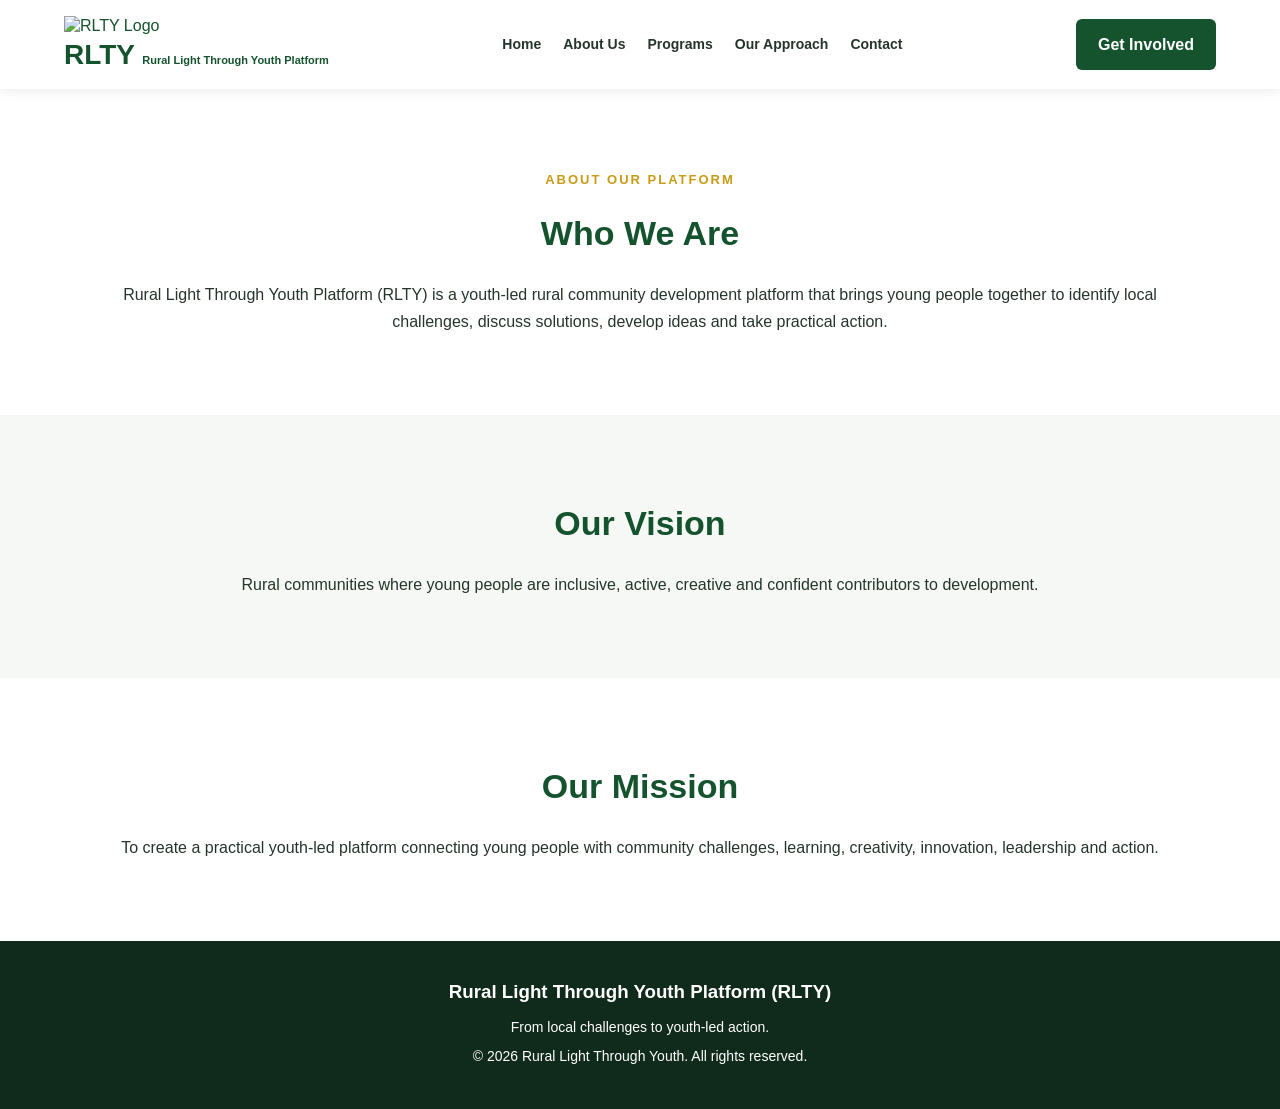
==== about.html @ 81606e98 "about.html This file contains the HTML structure and content for the About Us page of the RLTY Platf" ====
<!DOCTYPE html>
<html lang="en">
<head>
  <meta charset="UTF-8">
  <meta name="viewport" content="width=device-width, initial-scale=1.0">
  <meta name="description" content="Learn about the Rural Light Through Youth Platform (RLTY).">
  <title>About Us | RLTY Platform</title>
  <link rel="stylesheet" href="css/style.css">
</head>
<body>

<header>
  <nav class="navbar">
    <a href="index.html" class="logo">
      <img src="images/rlty-logo.jpg" alt="RLTY Logo">
      <span>
        <strong>RLTY</strong>
        <small>Rural Light Through Youth Platform</small>
      </span>
    </a>

    <div class="nav-links">
      <a href="index.html">Home</a>
      <a href="about.html">About Us</a>
      <a href="programs.html">Programs</a>
      <a href="approach.html">Our Approach</a>
      <a href="contact.html">Contact</a>
    </div>

    <a href="get-involved.html" class="nav-button">Get Involved</a>
  </nav>
</header>

<main>
  <section class="section">
    <p class="eyebrow">ABOUT OUR PLATFORM</p>
    <h2>Who We Are</h2>

    <p>
      Rural Light Through Youth Platform (RLTY) is a youth-led
      rural community development platform that brings young
      people together to identify local challenges, discuss
      solutions, develop ideas and take practical action.
    </p>
  </section>

  <section class="section focus">
    <h2>Our Vision</h2>
    <p>
      Rural communities where young people are inclusive,
      active, creative and confident contributors to development.
    </p>
  </section>

  <section class="section">
    <h2>Our Mission</h2>
    <p>
      To create a practical youth-led platform connecting young
      people with community challenges, learning, creativity,
      innovation, leadership and action.
    </p>
  </section>
</main>

<footer>
  <h3>Rural Light Through Youth Platform (RLTY)</h3>
  <p>From local challenges to youth-led action.</p>
  <p>© 2026 Rural Light Through Youth. All rights reserved.</p>
</footer>

</body>
</html>
---- css/style.css ----
/* RLTY - Rural Light Through Youth */

:root {
  --green: #14532d;
  --dark-green: #103b25;
  --gold: #f4c542;
  --white: #ffffff;
  --light: #f5f8f4;
  --text: #26352b;
}

* {
  margin: 0;
  padding: 0;
  box-sizing: border-box;
}

html {
  scroll-behavior: smooth;
}

body {
  font-family: Arial, sans-serif;
  color: var(--text);
  line-height: 1.7;
  background: var(--white);
}

a {
  text-decoration: none;
}

/* Navigation */

header {
  background: var(--white);
  box-shadow: 0 2px 12px rgba(0,0,0,0.08);
  position: sticky;
  top: 0;
  z-index: 100;
}

.navbar {
  max-width: 1200px;
  margin: auto;
  padding: 16px 24px;
  display: flex;
  align-items: center;
  justify-content: space-between;
  gap: 20px;
}

.logo {
  color: var(--green);
  display: flex;
  flex-direction: column;
  line-height: 1.3;
}

.logo span {
  font-size: 28px;
  font-weight: bold;
}

.logo small {
  font-size: 11px;
}

.nav-links {
  display: flex;
  gap: 22px;
}

.nav-links a {
  color: var(--text);
  font-weight: 600;
  font-size: 14px;
}

.nav-links a:hover {
  color: var(--green);
}

.nav-button,
.primary-button {
  background: var(--green);
  color: white;
  padding: 12px 22px;
  border-radius: 6px;
  display: inline-block;
  font-weight: bold;
}

.nav-button:hover,
.primary-button:hover {
  background: var(--dark-green);
}

/* Homepage hero */

.hero {
  min-height: 560px;
  display: flex;
  align-items: center;
  padding: 70px 8%;
  background:
    linear-gradient(90deg,
    rgba(8,45,25,0.92),
    rgba(8,45,25,0.48)),
    url("https://images.unsplash.com/photo-1529390079861-591de354faf5?auto=format&fit=crop&w=1800&q=85")
    center/cover no-repeat;
  color: white;
}

.hero-content {
  max-width: 720px;
}

.eyebrow {
  color: #c99b16;
  font-weight: bold;
  letter-spacing: 2px;
  font-size: 13px;
  margin-bottom: 14px;
}

.hero h1 {
  font-size: clamp(38px, 6vw, 64px);
  line-height: 1.15;
  margin-bottom: 22px;
}

.hero-content > p:not(.eyebrow) {
  font-size: 18px;
  margin-bottom: 30px;
}

.hero-buttons {
  display: flex;
  flex-wrap: wrap;
  gap: 14px;
}

.secondary-button {
  display: inline-block;
  color: white;
  border: 2px solid white;
  padding: 10px 20px;
  border-radius: 6px;
  font-weight: bold;
}

.secondary-button:hover {
  background: white;
  color: var(--green);
}

/* General sections */

.section {
  padding: 80px 8%;
  text-align: center;
}

.section h2 {
  color: var(--green);
  font-size: 34px;
  margin-bottom: 18px;
}

.intro > p:last-child {
  max-width: 800px;
  margin: auto;
  font-size: 17px;
}

/* Focus areas */

.focus {
  background: var(--light);
}

.focus-grid {
  max-width: 1100px;
  margin: 40px auto 0;
  display: grid;
  grid-template-columns: repeat(3, 1fr);
  gap: 24px;
}

.focus-card {
  background: white;
  padding: 35px 25px;
  border-radius: 10px;
  border-bottom: 4px solid var(--gold);
  box-shadow: 0 5px 20px rgba(0,0,0,0.06);
}

.focus-card h3 {
  color: var(--green);
  font-size: 23px;
  margin-bottom: 12px;
}

/* Our approach */

.steps {
  max-width: 1100px;
  margin: 35px auto 0;
  display: flex;
  justify-content: center;
  flex-wrap: wrap;
  gap: 12px;
}

.steps span {
  background: var(--green);
  color: white;
  padding: 13px 20px;
  border-radius: 30px;
  font-weight: bold;
}

.steps span:nth-child(even) {
  background: var(--gold);
  color: var(--dark-green);
}

/* Call to action */

.call-to-action {
  background: var(--green);
  color: white;
}

.call-to-action h2 {
  color: white;
}

.call-to-action .primary-button {
  background: var(--gold);
  color: var(--dark-green);
  margin-top: 20px;
}

/* Footer */

footer {
  background: #102b1c;
  color: white;
  text-align: center;
  padding: 35px 20px;
}

footer h3 {
  margin-bottom: 8px;
}

footer p {
  font-size: 14px;
  margin: 5px 0;
}

/* Mobile responsiveness */

@media (max-width: 850px) {
  .navbar {
    flex-wrap: wrap;
  }

  .nav-links {
    order: 3;
    width: 100%;
    justify-content: center;
    flex-wrap: wrap;
    gap: 12px;
  }

  .nav-links a {
    font-size: 12px;
  }

  .focus-grid {
    grid-template-columns: 1fr;
  }

  .hero {
    min-height: 500px;
    padding: 60px 7%;
  }

  .section {
    padding: 60px 7%;
  }
}

@media (max-width: 480px) {
  .nav-button {
    padding: 9px 12px;
    font-size: 13px;
  }

.logo {
  display: flex;
  align-items: center;
  gap: 12px;
  text-decoration: none;
}

.logo img {
  width: 65px;
  height: 65px;
  object-fit: contain;
}

.logo span {
  display: flex;
  flex-direction: column;
}

.logo strong {
  font-size: 22px;
  color: #14532d;
}

.logo small {
  font-size: 12px;
  color: #555;
}

  .hero h1 {
    font-size: 38px;
  }

  .hero-buttons {
    flex-direction: column;
    align-items: flex-start;
  }
}
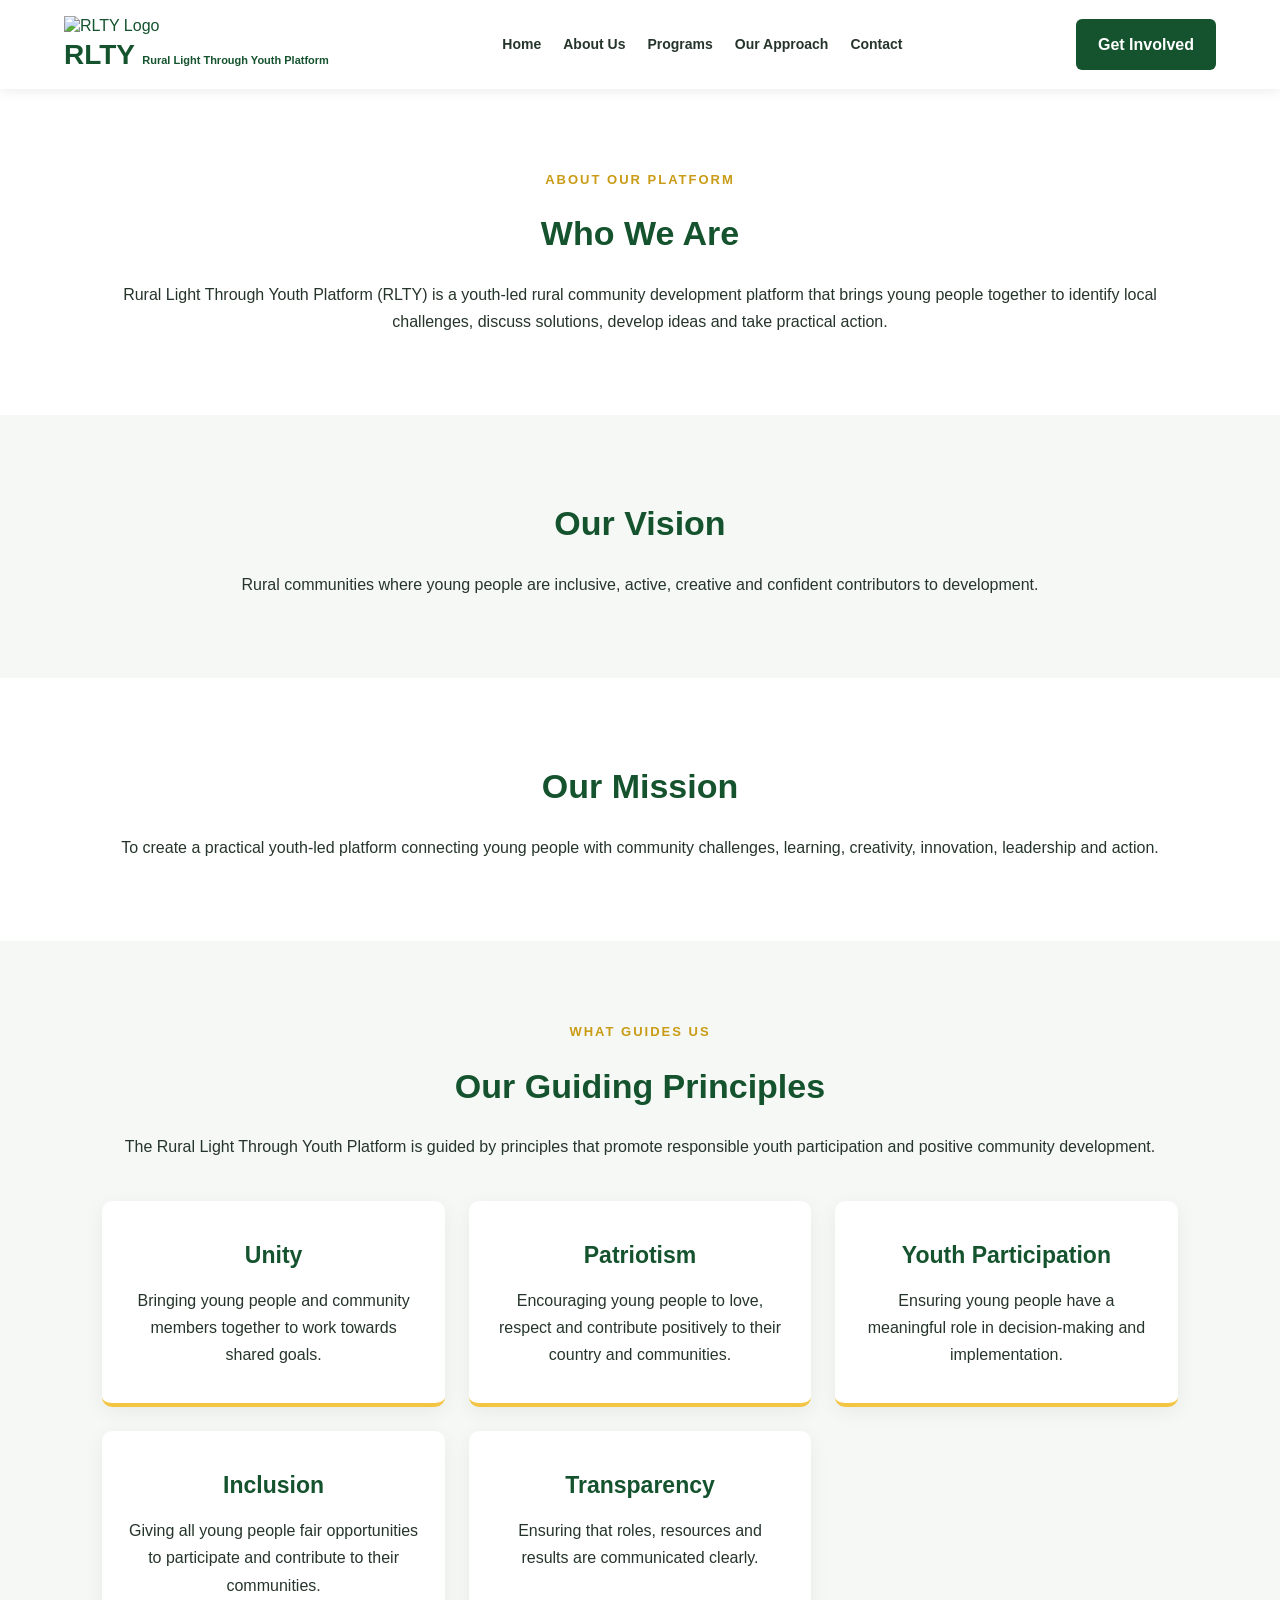
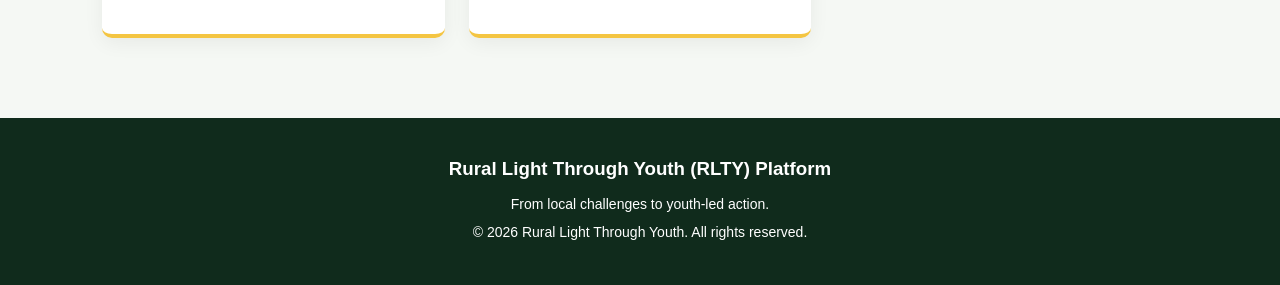
==== commit ee87cab3: "Add guiding principles section to about.html Added a new section outlining the guiding principles of" ====
--- a/about.html
+++ b/about.html
@@ -61,10 +61,64 @@
       innovation, leadership and action.
     </p>
   </section>
+
+<section class="section focus">
+  <p class="eyebrow">WHAT GUIDES US</p>
+  <h2>Our Guiding Principles</h2>
+  <p>
+    The Rural Light Through Youth Platform is guided by
+    principles that promote responsible youth participation
+    and positive community development.
+  </p>
+
+  <div class="focus-grid">
+
+    <article class="focus-card">
+      <h3>Unity</h3>
+      <p>
+        Bringing young people and community members together
+        to work towards shared goals.
+      </p>
+    </article>
+
+    <article class="focus-card">
+      <h3>Patriotism</h3>
+      <p>
+        Encouraging young people to love, respect and contribute
+        positively to their country and communities.
+      </p>
+    </article>
+
+    <article class="focus-card">
+      <h3>Youth Participation</h3>
+      <p>
+        Ensuring young people have a meaningful role in
+        decision-making and implementation.
+      </p>
+    </article>
+
+    <article class="focus-card">
+      <h3>Inclusion</h3>
+      <p>
+        Giving all young people fair opportunities to
+        participate and contribute to their communities.
+      </p>
+    </article>
+
+    <article class="focus-card">
+      <h3>Transparency</h3>
+      <p>
+        Ensuring that roles, resources and results are
+        communicated clearly.
+      </p>
+    </article>
+
+  </div>
+</section>
 </main>
 
 <footer>
-  <h3>Rural Light Through Youth Platform (RLTY)</h3>
+  <h3>Rural Light Through Youth (RLTY) Platform </h3>
   <p>From local challenges to youth-led action.</p>
   <p>© 2026 Rural Light Through Youth. All rights reserved.</p>
 </footer>
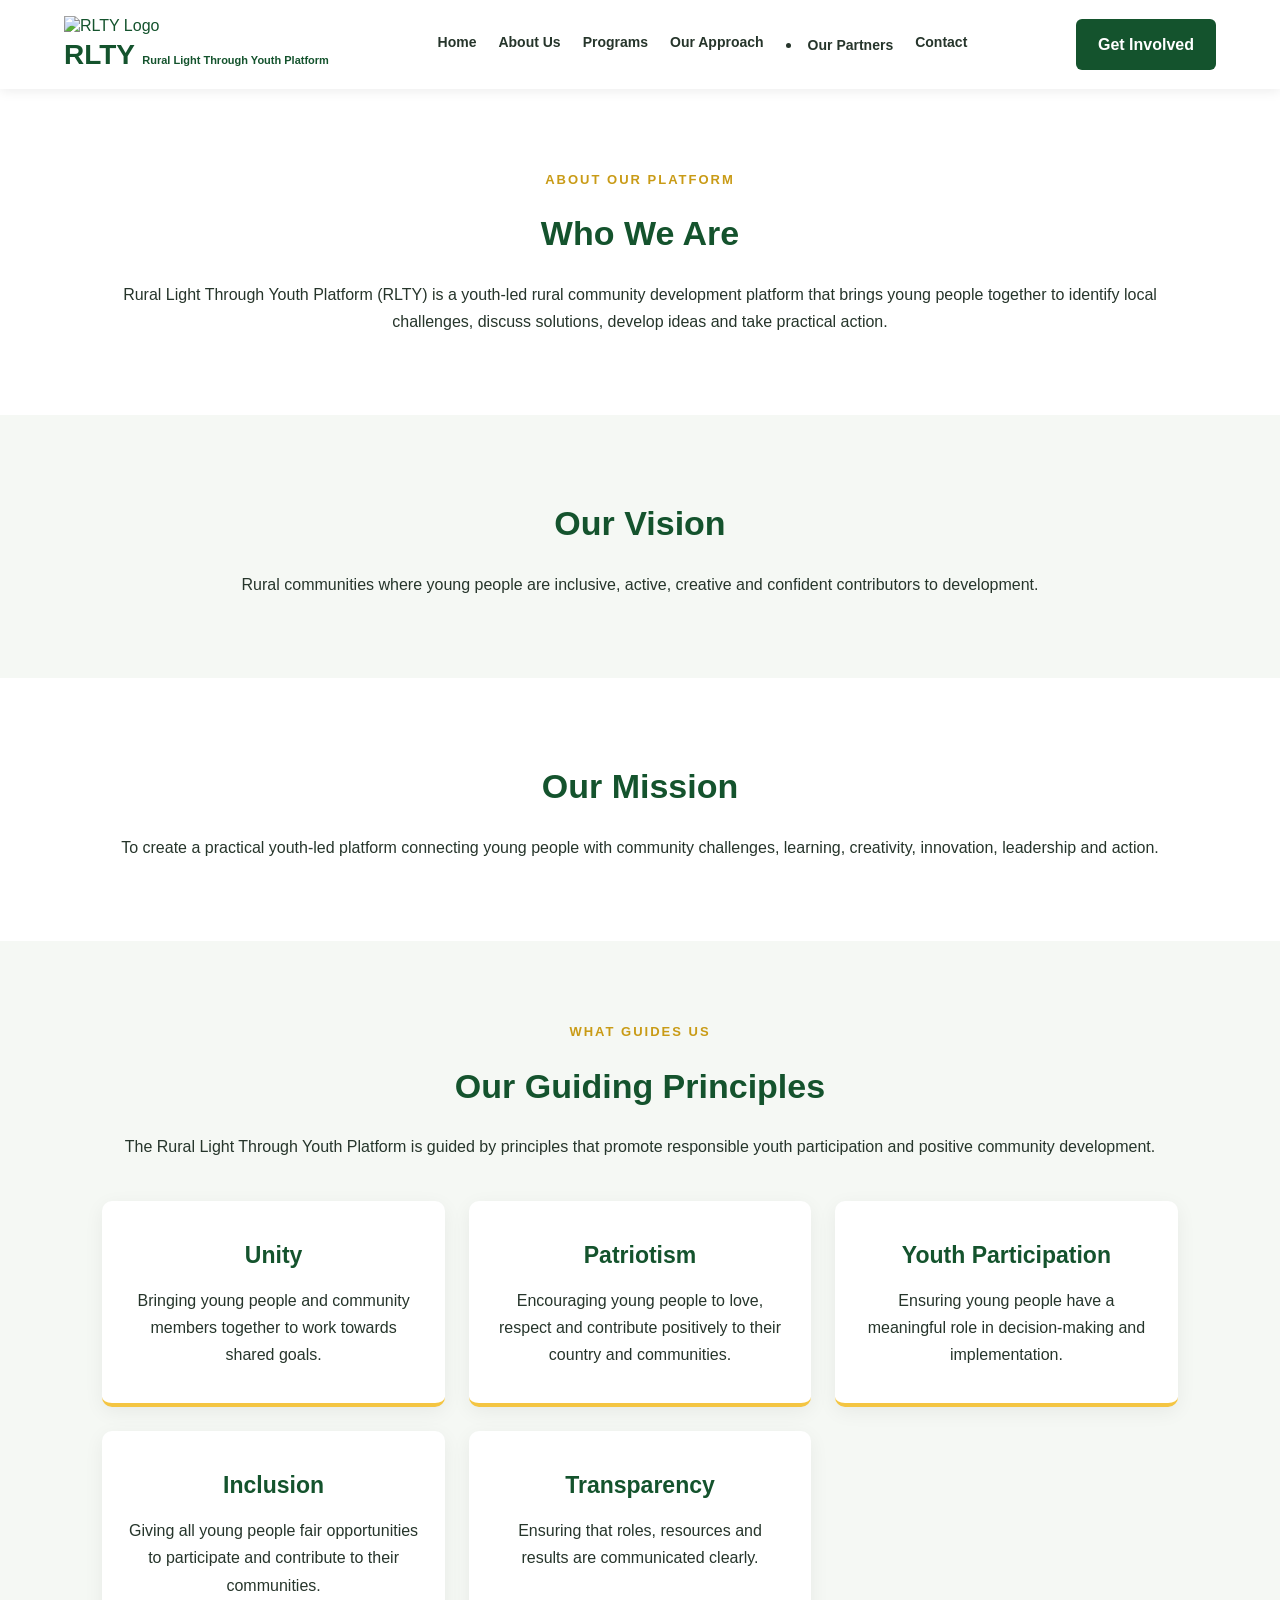
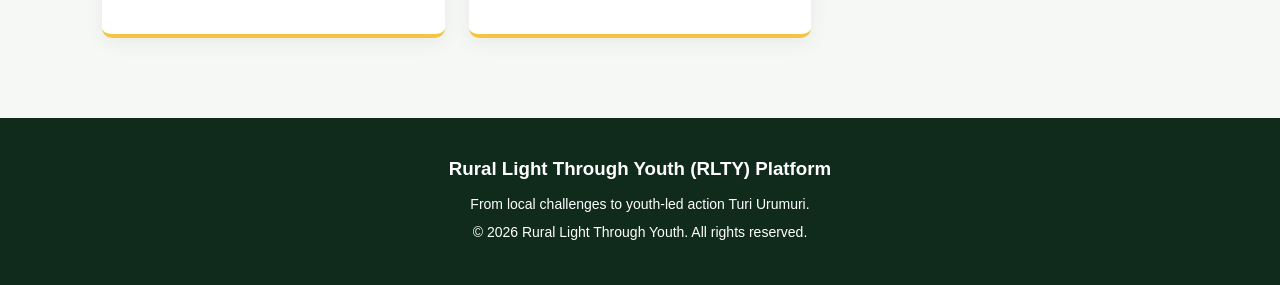
==== commit 45d5d127: "Add Our Partners to About page navigation Updated footer text to include 'Turi Urumuri'." ====
--- a/about.html
+++ b/about.html
@@ -25,6 +25,7 @@
       <a href="about.html">About Us</a>
       <a href="programs.html">Programs</a>
       <a href="approach.html">Our Approach</a>
+      <li><a href="partners.html">Our Partners</a></li>
       <a href="contact.html">Contact</a>
     </div>
 
@@ -119,7 +120,7 @@
 
 <footer>
   <h3>Rural Light Through Youth (RLTY) Platform </h3>
-  <p>From local challenges to youth-led action.</p>
+  <p>From local challenges to youth-led action Turi Urumuri.</p>
   <p>© 2026 Rural Light Through Youth. All rights reserved.</p>
 </footer>
 
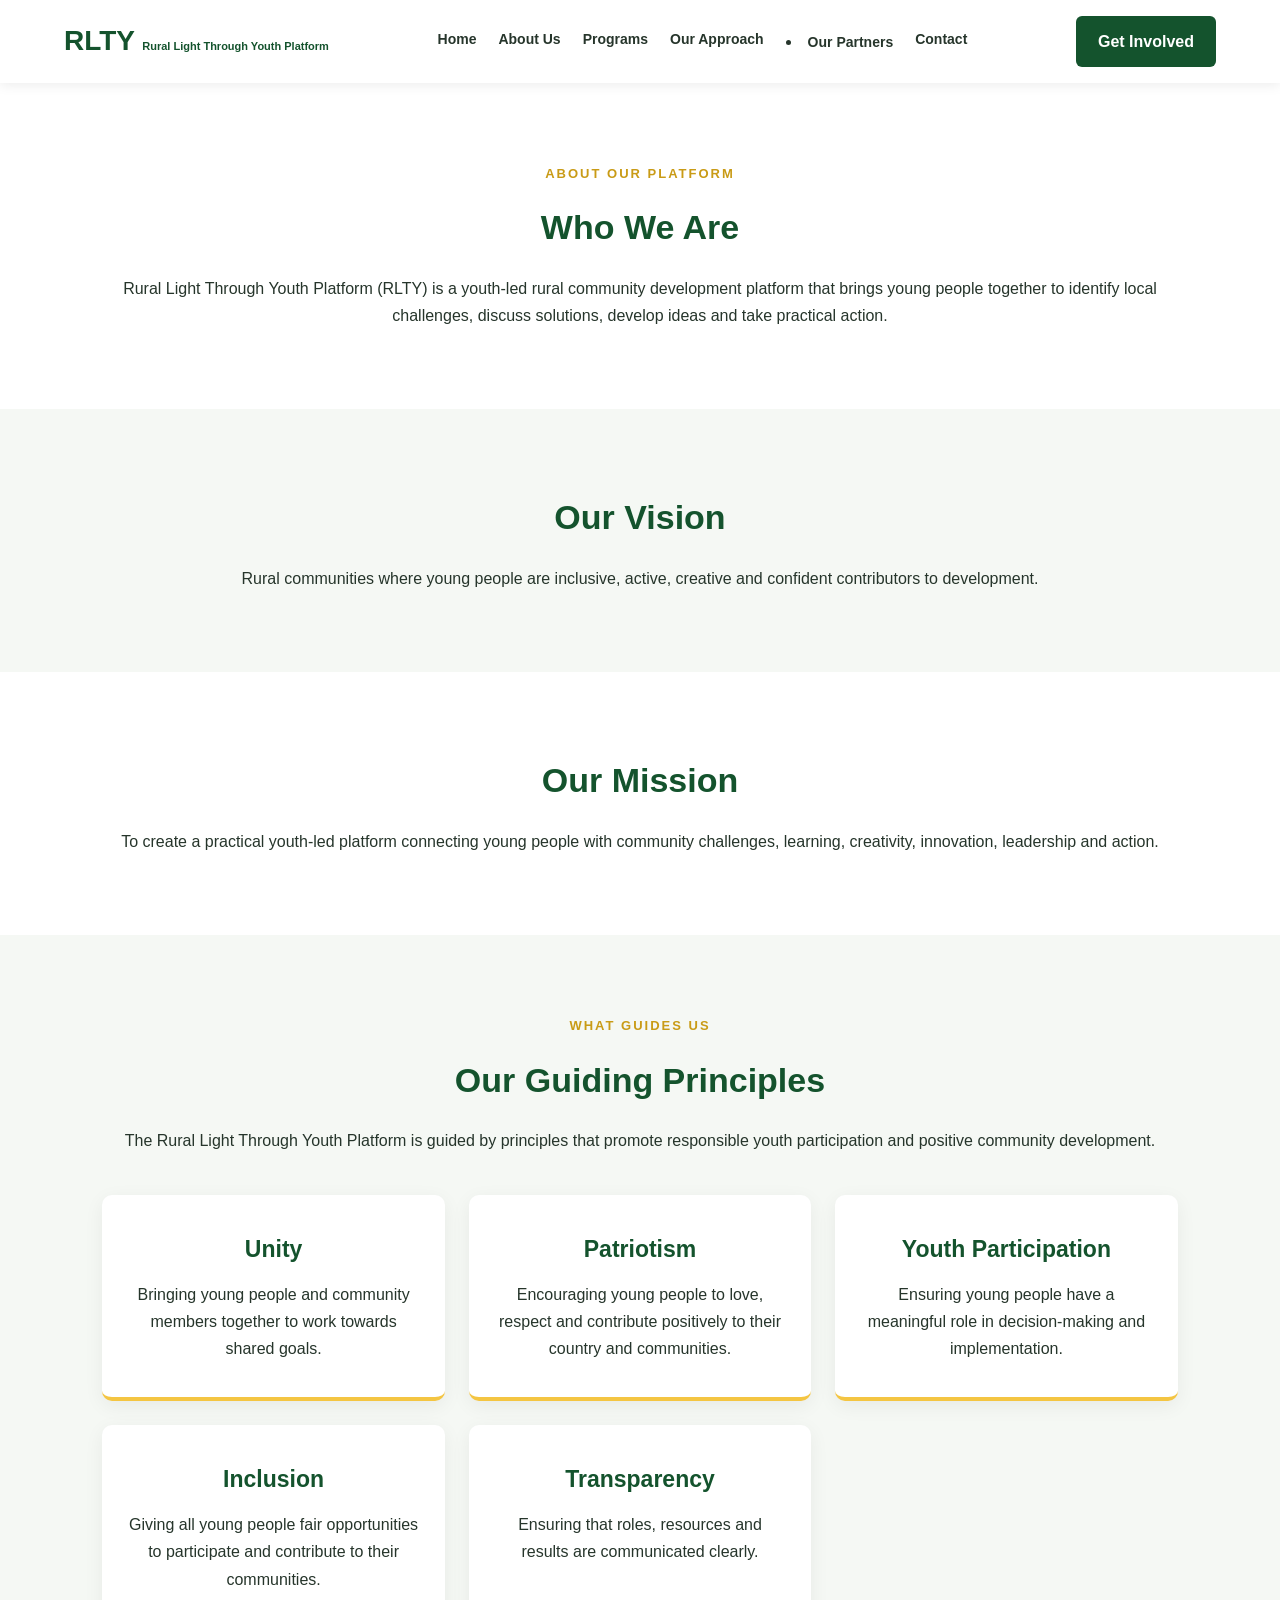
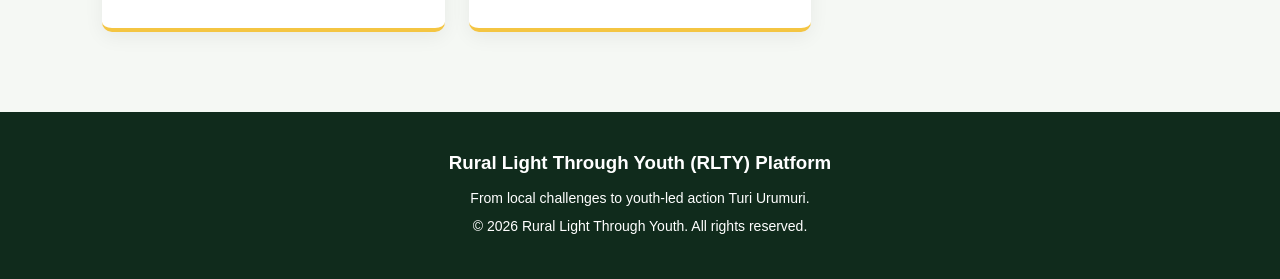
==== commit afb9e472: "Remove logo image from about.html Removed logo image from the navigation header." ====
--- a/about.html
+++ b/about.html
@@ -13,7 +13,6 @@
 <header>
   <nav class="navbar">
     <a href="index.html" class="logo">
-      <img src="images/rlty-logo.jpg" alt="RLTY Logo">
       <span>
         <strong>RLTY</strong>
         <small>Rural Light Through Youth Platform</small>
--- a/css/style.css
+++ b/css/style.css
@@ -99,17 +99,22 @@
 
 /* Homepage hero */
 
+/* Homepage hero */
+
 .hero {
   min-height: 560px;
   display: flex;
   align-items: center;
   padding: 70px 8%;
-  background:
-    linear-gradient(90deg,
-    rgba(8,45,25,0.92),
-    rgba(8,45,25,0.48)),
-    url("https://images.unsplash.com/photo-1529390079861-591de354faf5?auto=format&fit=crop&w=1800&q=85")
-    center/cover no-repeat;
+  background: #082d19;
+  color: white;
+}
+{
+  min-height: 560px;
+  display: flex;
+  align-items: center;
+  padding: 70px 8%;
+ background: #082d19;
   color: white;
 }
 
@@ -338,3 +343,70 @@
     align-items: flex-start;
   }
 }
+
+.hero {
+  display: flex;
+  justify-content: space-between;
+  align-items: center;
+  gap: 40px;
+}
+
+.hero-image {
+  flex: 1;
+  display: flex;
+  justify-content: center;
+  align-items: center;
+}
+
+.hero-image img {
+  width: 300px;
+  height: 350px;
+  object-fit: cover;
+  border-radius: 18px;
+  border: 4px solid #c99b16;
+}
+@media (max-width: 768px) {
+  .hero {
+    flex-direction: column;
+    text-align: center;
+  }
+
+  .hero-image img {
+    width: 240px;
+    height: 280px;
+  }
+
+  .hero-buttons {
+    justify-content: center;
+  }
+}
+.hero {
+  position: relative;
+  min-height: 560px;
+  display: flex;
+  align-items: center;
+  padding: 70px 8%;
+  background:
+    linear-gradient(rgba(8, 45, 25, 0.78), rgba(8, 45, 25, 0.85)),
+   url("/platform/abdiel-photo.jpg.jpeg") center/cover no-repeat;
+  color: white;
+}
+
+.hero::after {
+  content: "";
+  position: absolute;
+  right: 8%;
+  top: 50%;
+  transform: translateY(-50%);
+  width: 180px;
+  height: 180px;
+  background: url("/platform/rlty-logo.jpg.jpg") center/contain no-repeat;
+  opacity: 0.35;
+  pointer-events: none;
+}
+
+.hero-content {
+  position: relative;
+  z-index: 1;
+  max-width: 720px;
+}
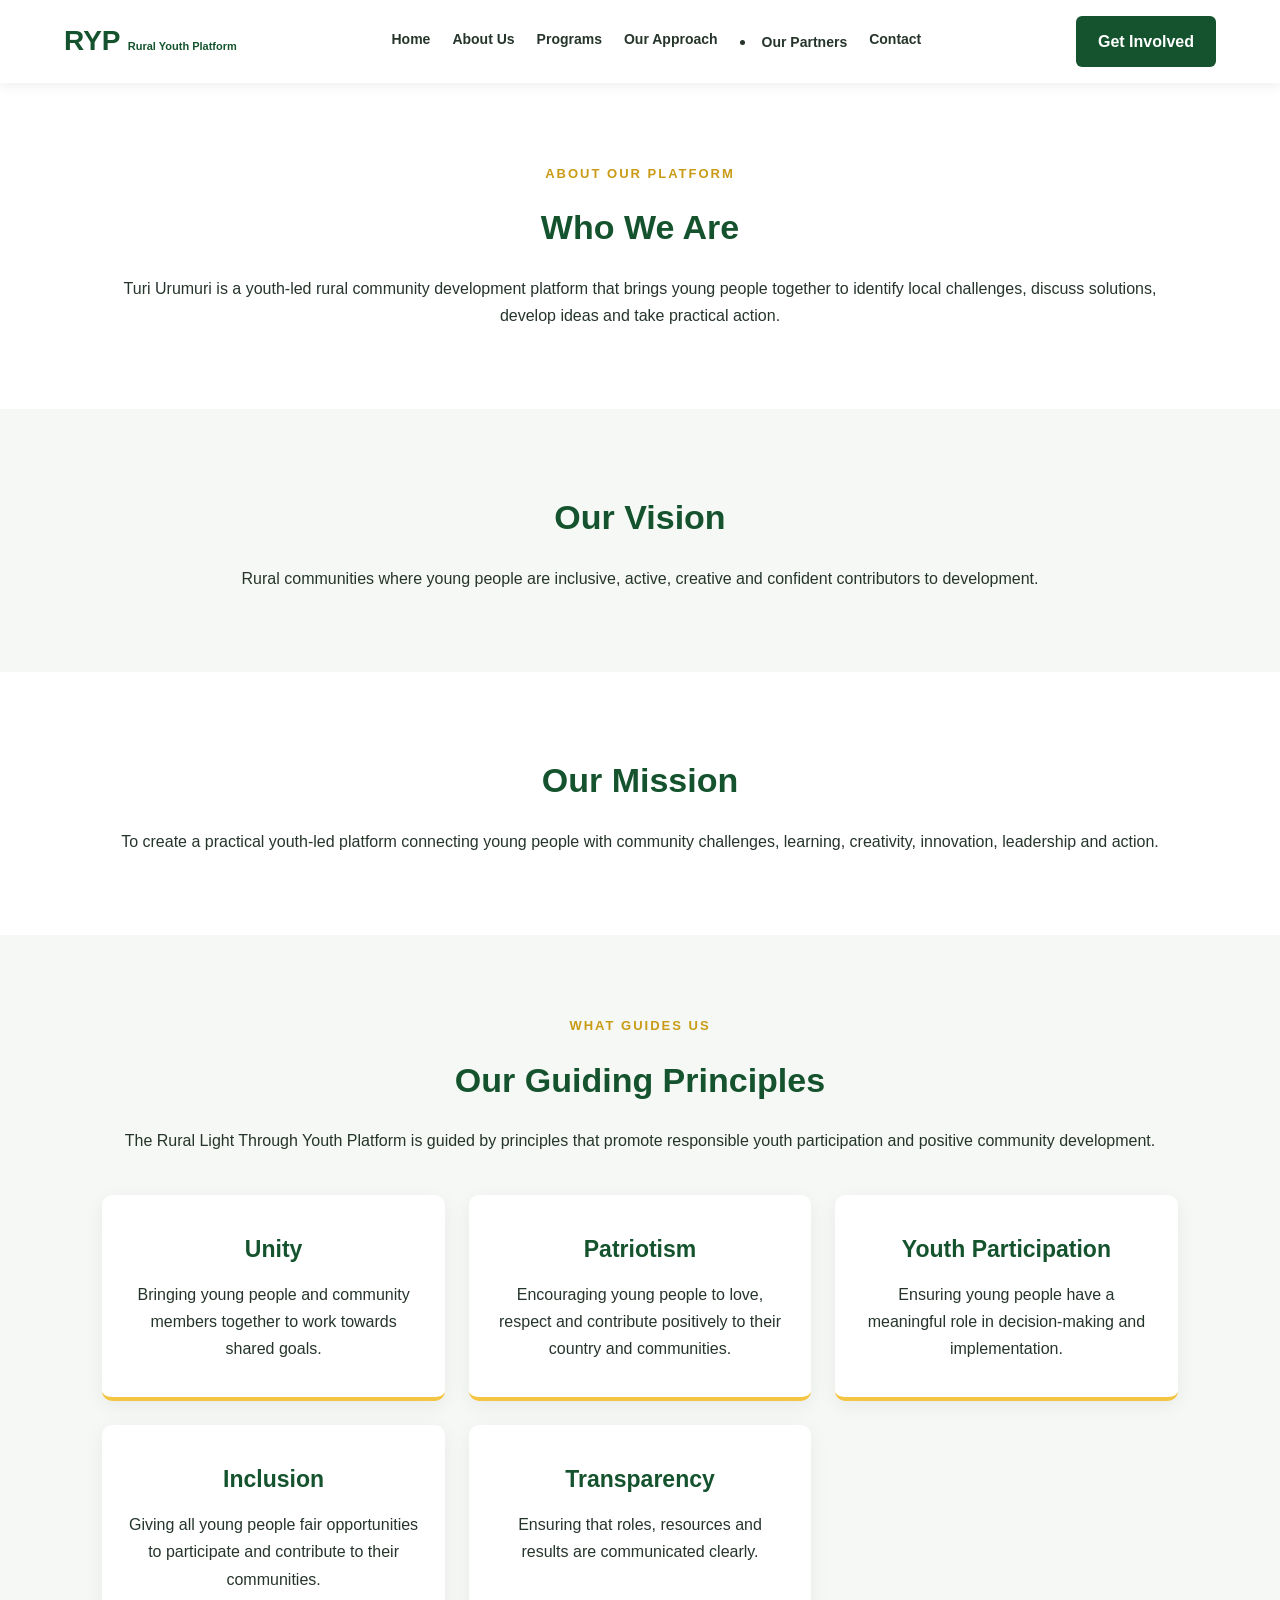
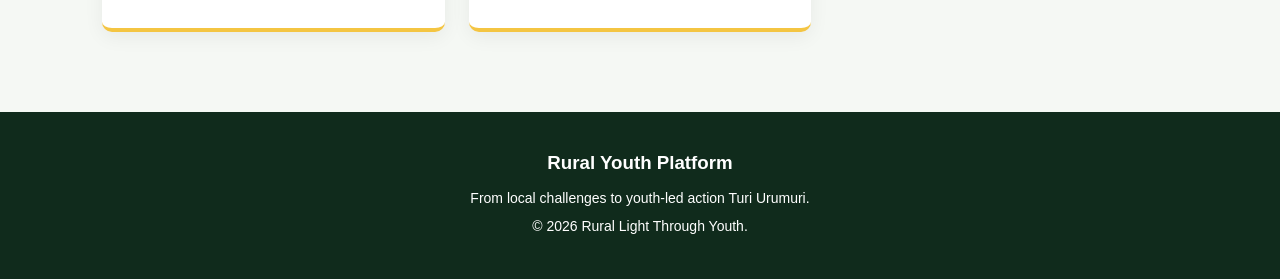
==== commit 54bd90c3: "Update platform name from RLTY to RYP" ====
--- a/about.html
+++ b/about.html
@@ -4,8 +4,8 @@
 <head>
   <meta charset="UTF-8">
   <meta name="viewport" content="width=device-width, initial-scale=1.0">
-  <meta name="description" content="Learn about the Rural Light Through Youth Platform (RLTY).">
-  <title>About Us | RLTY Platform</title>
+  <meta name="description" content="Learn about the Rural Youth Platform (RYP).">
+  <title>About Us | RYP Platform</title>
   <link rel="stylesheet" href="css/style.css">
 </head>
 <body>
@@ -14,8 +14,8 @@
   <nav class="navbar">
     <a href="index.html" class="logo">
       <span>
-        <strong>RLTY</strong>
-        <small>Rural Light Through Youth Platform</small>
+        <strong>RYP</strong>
+        <small>Rural Youth Platform</small>
       </span>
     </a>
 
@@ -38,7 +38,7 @@
     <h2>Who We Are</h2>
 
     <p>
-      Rural Light Through Youth Platform (RLTY) is a youth-led
+      Turi Urumuri is a youth-led
       rural community development platform that brings young
       people together to identify local challenges, discuss
       solutions, develop ideas and take practical action.
@@ -118,9 +118,9 @@
 </main>
 
 <footer>
-  <h3>Rural Light Through Youth (RLTY) Platform </h3>
+  <h3>Rural Youth Platform </h3>
   <p>From local challenges to youth-led action Turi Urumuri.</p>
-  <p>© 2026 Rural Light Through Youth. All rights reserved.</p>
+  <p>© 2026 Rural Light Through Youth.</p>
 </footer>
 
 </body>
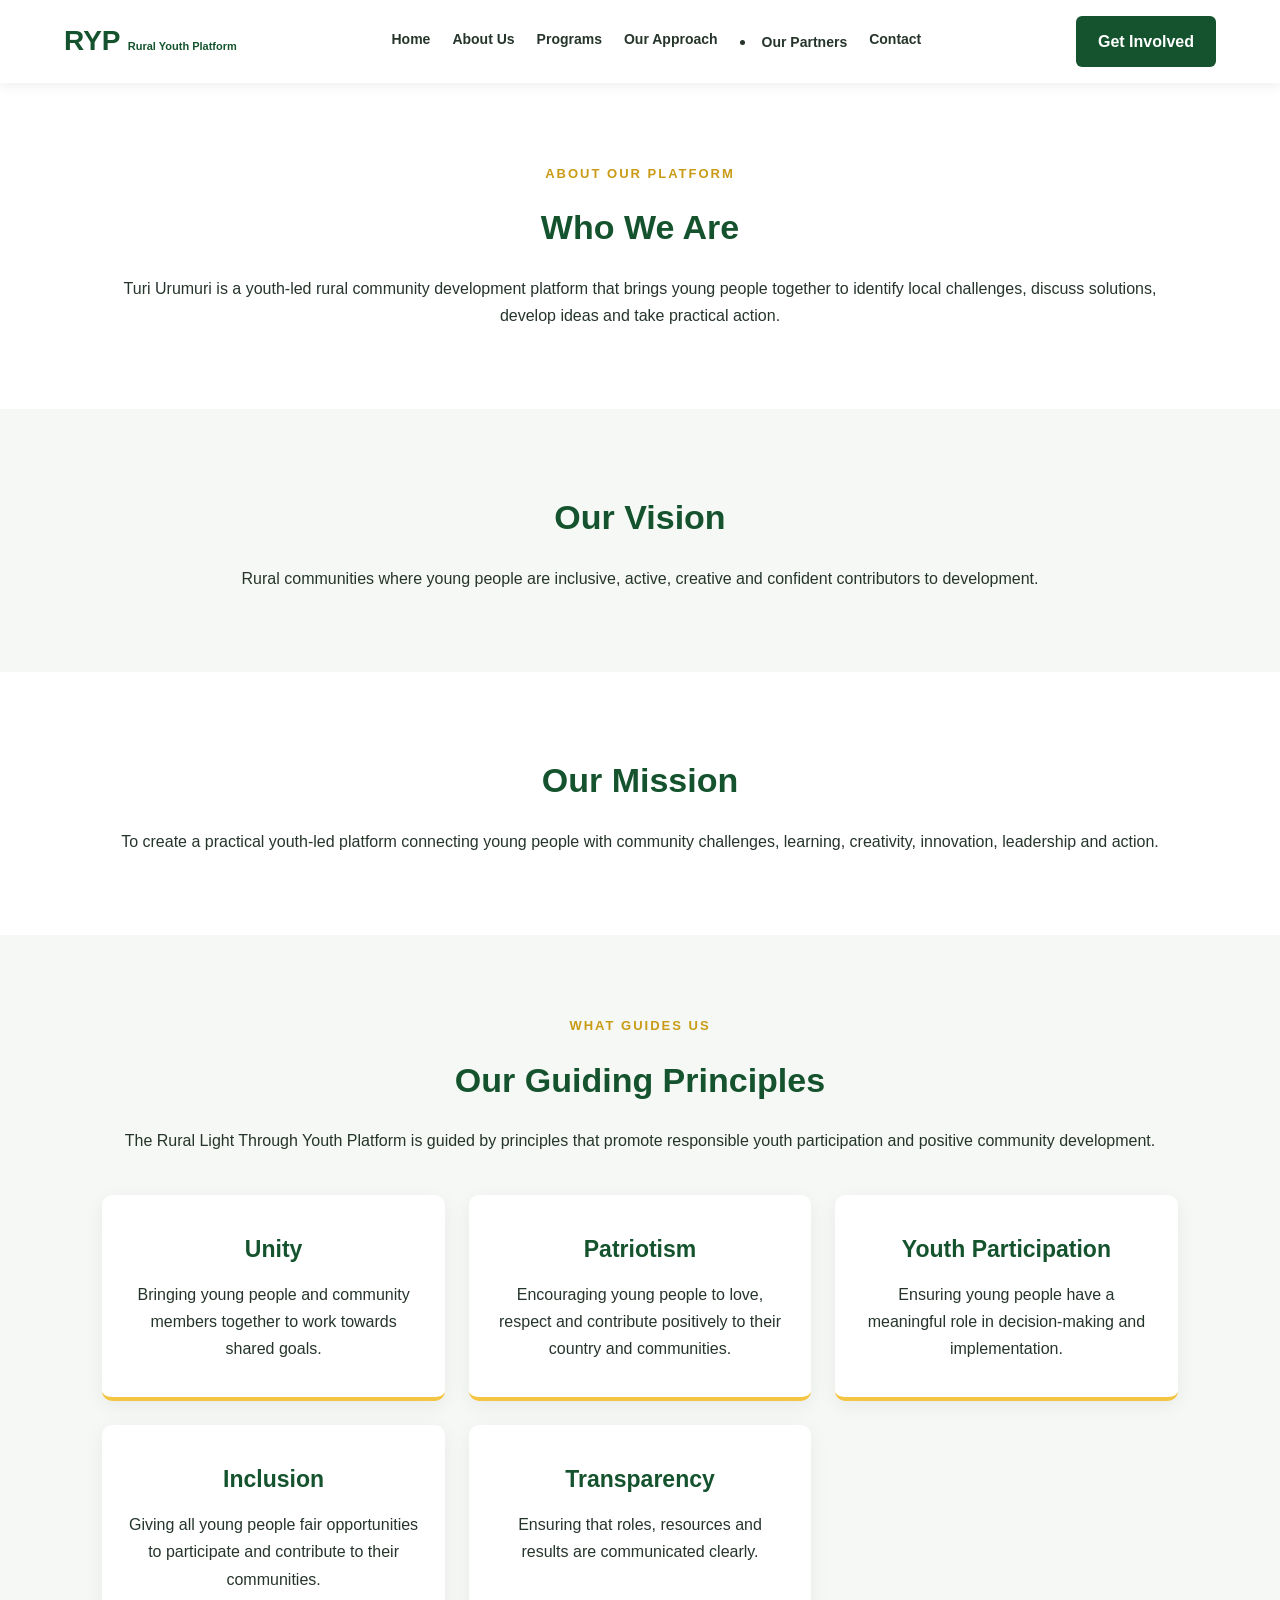
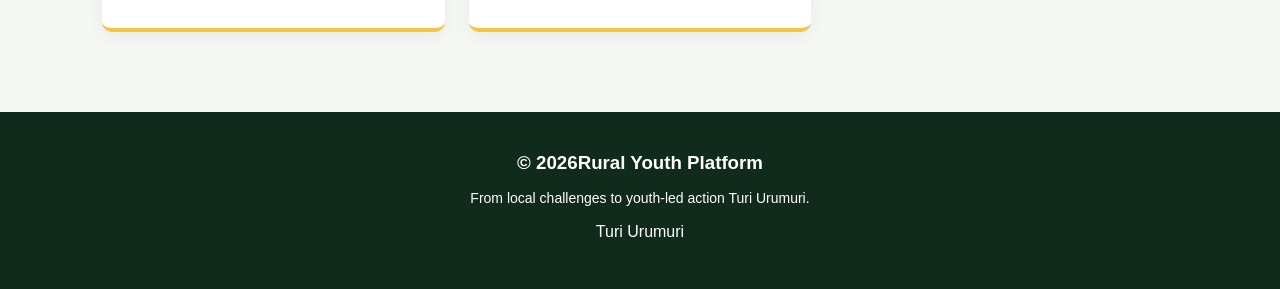
==== commit c2f34b21: "Update footer content in about.html" ====
--- a/about.html
+++ b/about.html
@@ -118,9 +118,9 @@
 </main>
 
 <footer>
-  <h3>Rural Youth Platform </h3>
+  <h3>© 2026Rural Youth Platform </h3>
   <p>From local challenges to youth-led action Turi Urumuri.</p>
-  <p>© 2026 Rural Light Through Youth.</p>
+  <h3></h3>Turi Urumuri<h3></h3>
 </footer>
 
 </body>
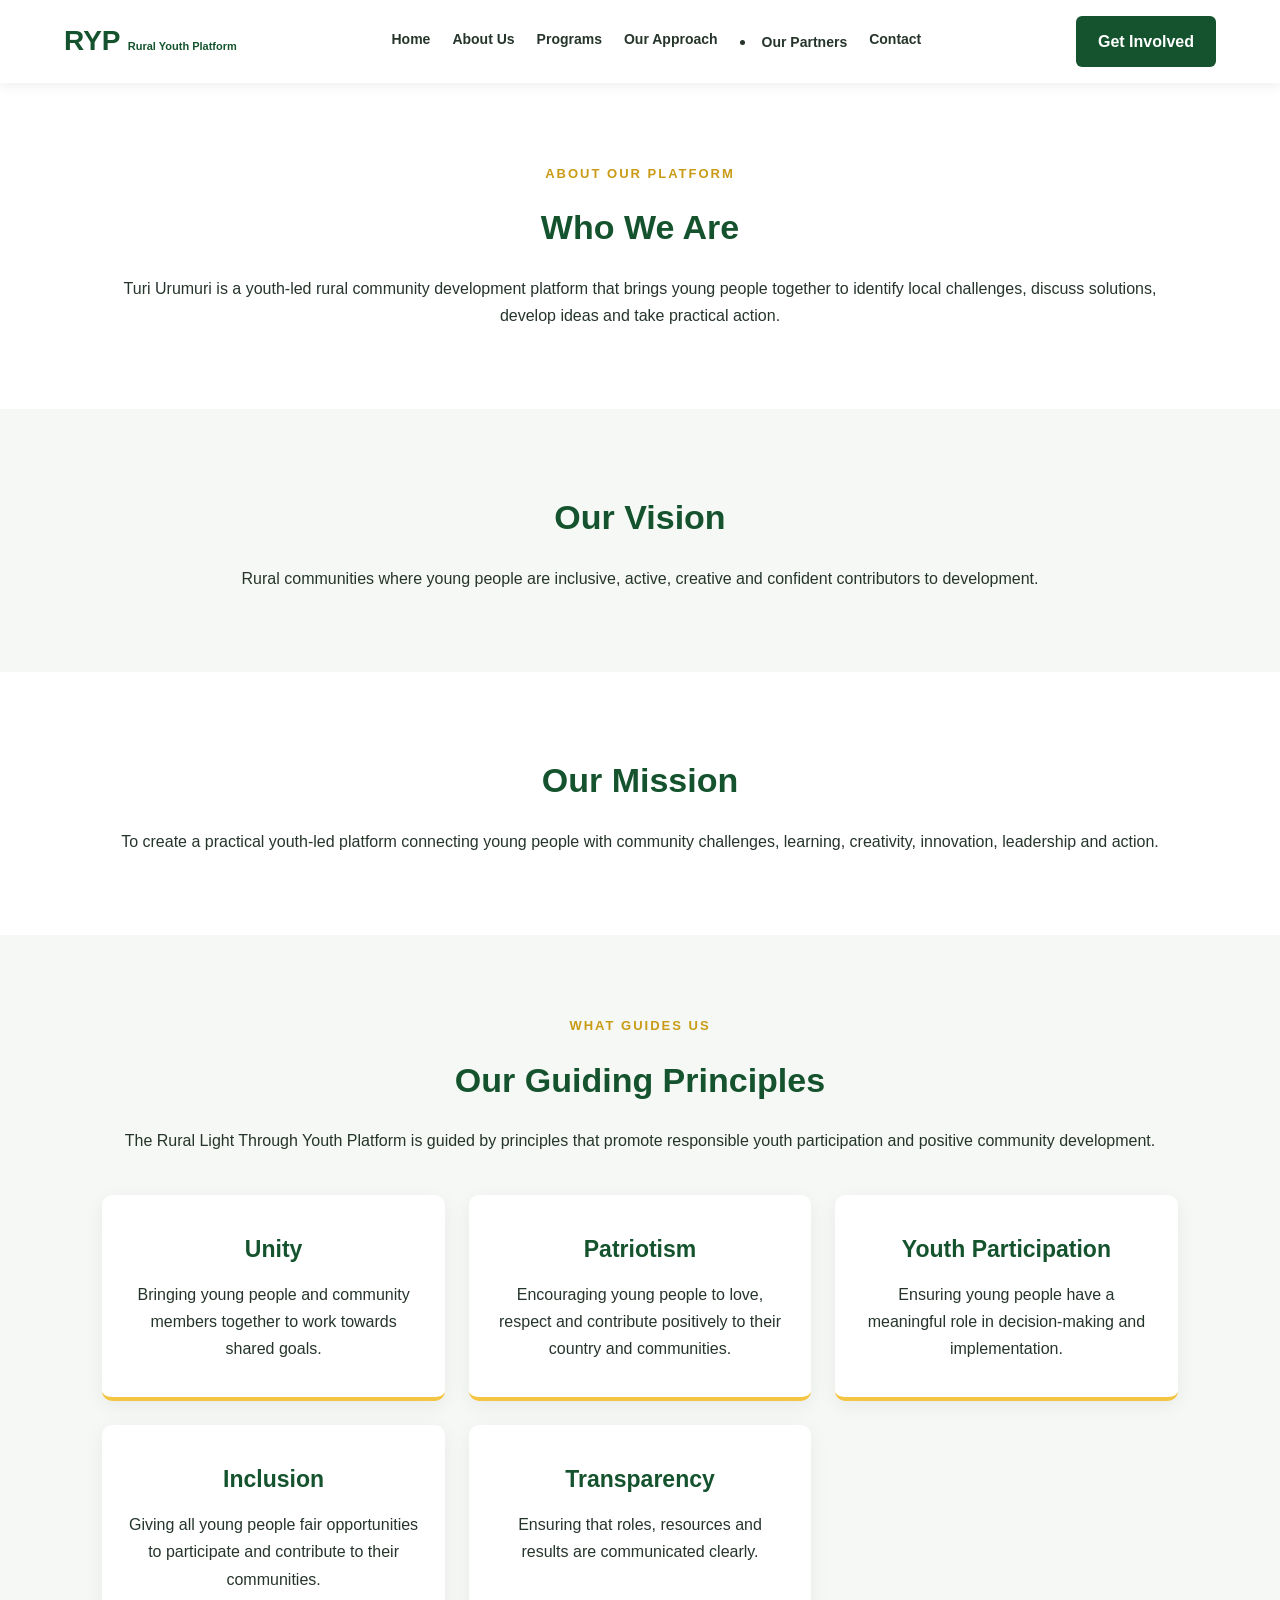
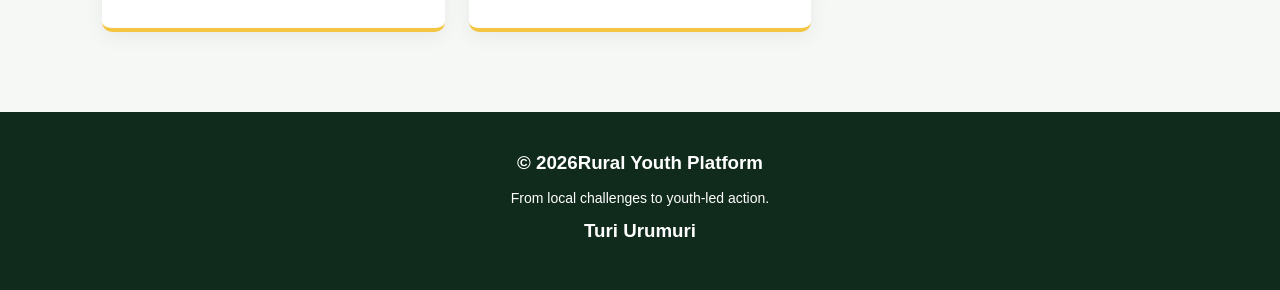
==== commit 7445e04c: "Update footer text in about.html" ====
--- a/about.html
+++ b/about.html
@@ -119,8 +119,8 @@
 
 <footer>
   <h3>© 2026Rural Youth Platform </h3>
-  <p>From local challenges to youth-led action Turi Urumuri.</p>
-  <h3></h3>Turi Urumuri<h3></h3>
+  <p>From local challenges to youth-led action.</p>
+  <h3>Turi Urumuri</h3>
 </footer>
 
 </body>
